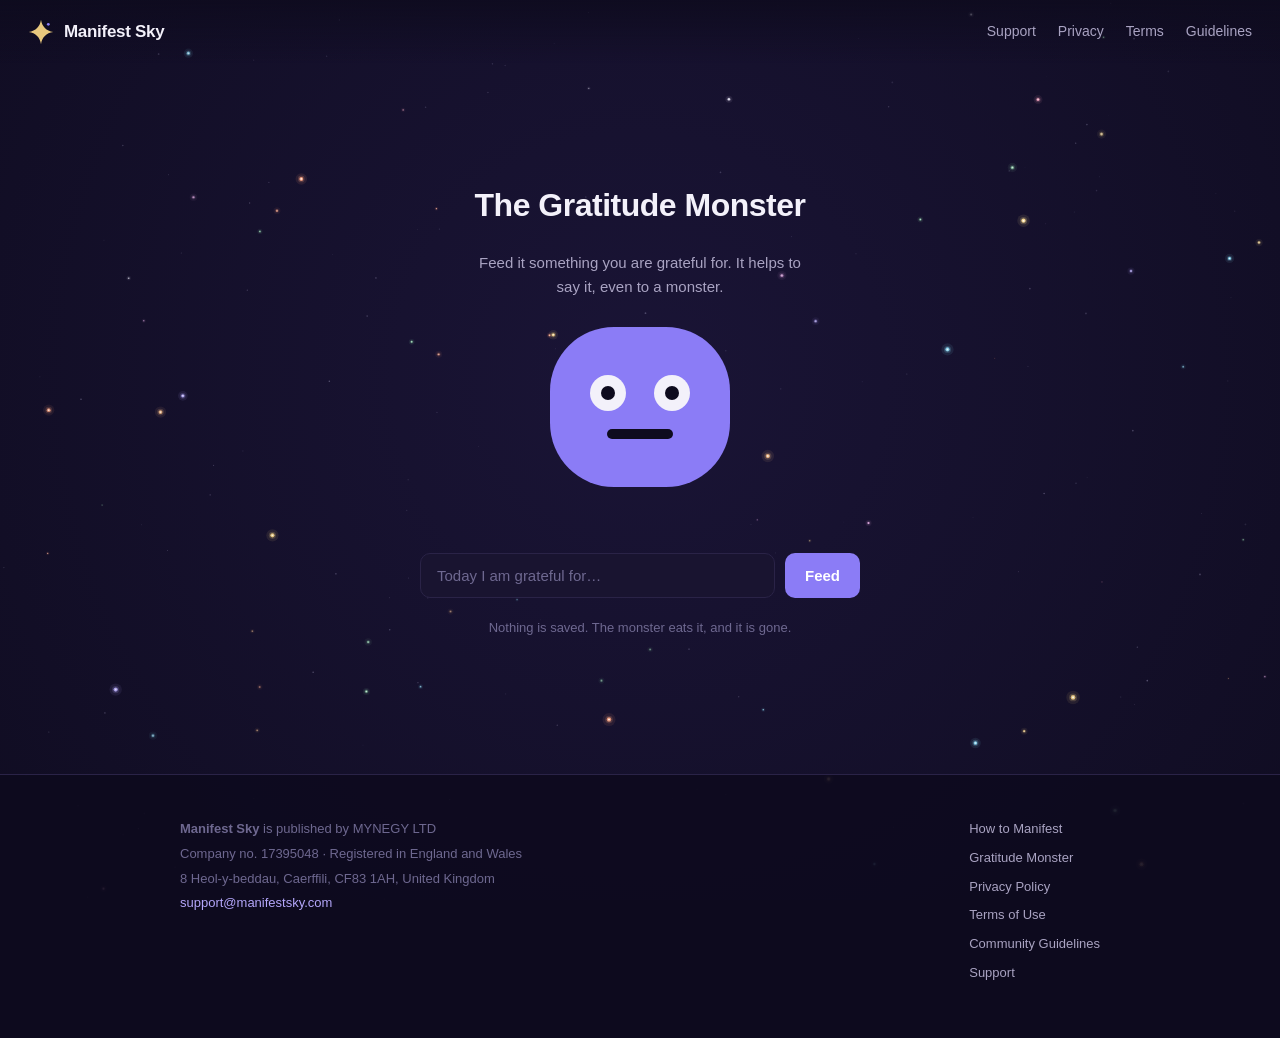
==== gratitude.html @ 4ba73bcb "Add How to Manifest guide and Gratitude Monster pages, footer links" ====
<!DOCTYPE html>
<html lang="en">
<head>
  <meta charset="UTF-8">
  <meta name="viewport" content="width=device-width, initial-scale=1.0">
  <title>Gratitude Monster · Manifest Sky</title>
  <meta name="description" content="Feed the Gratitude Monster something you are grateful for. Nothing is saved. The monster eats it, and it is gone.">
  <meta name="theme-color" content="#0E0B1E">
  <link rel="icon" type="image/svg+xml" href="favicon.svg">
  <link rel="stylesheet" href="styles.css">
  <style>
    .monster-page {
      min-height: 86svh;
      display: flex;
      flex-direction: column;
      align-items: center;
      justify-content: center;
      gap: 20px;
      padding: 140px 24px 96px;
      text-align: center;
    }
    .monster-page h1 { font-size: 32px; letter-spacing: -0.5px; }
    .monster-page .sub { color: var(--text-secondary); max-width: 40ch; font-size: 15px; }
    .monster {
      position: relative;
      width: 180px;
      height: 160px;
      border-radius: 64px;
      background: var(--violet);
      display: flex;
      flex-direction: column;
      align-items: center;
      justify-content: center;
      gap: 18px;
      margin-top: 8px;
      transform-origin: bottom center;
    }
    .monster.chomp { animation: chomp 420ms ease; }
    @keyframes chomp {
      0% { transform: scaleY(1); }
      35% { transform: scaleY(0.88); }
      70% { transform: scaleY(1.05); }
      100% { transform: scaleY(1); }
    }
    .eyes { display: flex; gap: 28px; }
    .eye {
      width: 36px; height: 36px; border-radius: 50%;
      background: #F3F1FA;
      display: flex; align-items: center; justify-content: center;
      animation: blink 5.2s infinite;
    }
    @keyframes blink {
      0%, 94%, 100% { transform: scaleY(1); }
      96% { transform: scaleY(0.08); }
    }
    .pupil { width: 14px; height: 14px; border-radius: 50%; background: var(--night); }
    .mouth {
      width: 66px; height: 10px; border-radius: 14px;
      background: var(--night);
      transition: height 260ms ease;
    }
    .monster.open .mouth { height: 32px; }
    .chip {
      position: absolute;
      left: 50%;
      bottom: -70px;
      transform: translateX(-50%);
      max-width: 260px;
      padding: 10px 16px;
      border-radius: var(--radius-md);
      background: var(--card);
      border: 1px solid var(--border);
      color: var(--text);
      font-size: 14px;
      pointer-events: none;
      transition: transform 620ms cubic-bezier(0.5, 0, 0.9, 0.4), opacity 620ms ease;
    }
    .chip.eaten { transform: translateX(-50%) translateY(-150px) scale(0.2); opacity: 0; }
    .reaction { color: var(--violet-soft); font-size: 14px; min-height: 20px; }
    .feed-form { display: flex; gap: 10px; width: min(440px, 100%); margin-top: 6px; }
    .feed-form input {
      flex: 1;
      padding: 13px 16px;
      border-radius: var(--radius-sm);
      border: 1px solid var(--border);
      background: var(--card);
      color: var(--text);
      font-size: 15px;
      font-family: var(--font);
    }
    .feed-form input::placeholder { color: var(--text-faint); }
    .feed-form input:focus { outline: none; border-color: var(--violet); }
    .feed-form button {
      padding: 13px 20px;
      border-radius: var(--radius-sm);
      border: none;
      background: var(--violet);
      color: #fff;
      font-size: 15px;
      font-weight: 600;
      font-family: var(--font);
      cursor: pointer;
      transition: background 120ms ease;
    }
    .feed-form button:hover { background: #7A6AE8; }
    .feed-form button:disabled { opacity: 0.5; cursor: default; }
    .fineprint { color: var(--text-faint); font-size: 13px; }
  </style>
</head>
<body>
  <canvas id="sky" aria-hidden="true"></canvas>

  <nav class="nav">
    <a class="brand" href="/"><img src="logo.svg" alt=""> Manifest Sky</a>
    <div class="links">
      <a href="support.html">Support</a>
      <a href="privacy.html">Privacy</a>
      <a href="terms.html">Terms</a>
      <a href="guidelines.html">Guidelines</a>
    </div>
  </nav>

  <main class="content">
    <section class="monster-page">
      <h1>The Gratitude Monster</h1>
      <p class="sub">Feed it something you are grateful for. It helps to say it, even to a monster.</p>

      <div class="monster" id="monster" aria-hidden="true">
        <div class="eyes">
          <div class="eye"><div class="pupil"></div></div>
          <div class="eye"><div class="pupil"></div></div>
        </div>
        <div class="mouth"></div>
        <div class="chip" id="chip" hidden></div>
      </div>

      <p class="reaction" id="reaction"></p>

      <form class="feed-form" id="form">
        <input id="food" type="text" maxlength="120" placeholder="Today I am grateful for…" autocomplete="off" aria-label="Something you are grateful for">
        <button type="submit" id="feed">Feed</button>
      </form>
      <p class="fineprint">Nothing is saved. The monster eats it, and it is gone.</p>
    </section>

    <footer>
      <div class="footer-inner">
        <div class="company">
          <p><strong>Manifest Sky</strong> is published by MYNEGY LTD</p>
          <p>Company no. 17395048 · Registered in England and Wales</p>
          <p>8 Heol-y-beddau, Caerffili, CF83 1AH, United Kingdom</p>
          <p><a href="mailto:support@manifestsky.com">support@manifestsky.com</a></p>
        </div>
        <div class="links">
          <a href="guide.html">How to Manifest</a>
          <a href="gratitude.html">Gratitude Monster</a>
          <a href="privacy.html">Privacy Policy</a>
          <a href="terms.html">Terms of Use</a>
          <a href="guidelines.html">Community Guidelines</a>
          <a href="support.html">Support</a>
        </div>
      </div>
    </footer>
  </main>

  <script src="sky.js"></script>
  <script>
    (function () {
      'use strict';
      const form = document.getElementById('form');
      const input = document.getElementById('food');
      const button = document.getElementById('feed');
      const monster = document.getElementById('monster');
      const chip = document.getElementById('chip');
      const reaction = document.getElementById('reaction');
      const REACTIONS = ['Om nom.', 'Delicious.', 'The monster glows a little.', 'Burp. Pardon.', 'It would eat another.'];

      form.addEventListener('submit', function (e) {
        e.preventDefault();
        const text = input.value.trim();
        if (!text || button.disabled) return;
        button.disabled = true;
        input.value = '';
        reaction.textContent = '';

        chip.textContent = text;
        chip.hidden = false;
        chip.classList.remove('eaten');
        monster.classList.add('open');

        requestAnimationFrame(function () {
          requestAnimationFrame(function () {
            chip.classList.add('eaten');
          });
        });

        setTimeout(function () {
          monster.classList.remove('open');
          monster.classList.add('chomp');
          chip.hidden = true;
          reaction.textContent = REACTIONS[Math.floor(Math.random() * REACTIONS.length)];
          setTimeout(function () {
            monster.classList.remove('chomp');
            button.disabled = false;
            input.focus();
          }, 450);
        }, 650);
      });
    })();
  </script>
</body>
</html>
---- styles.css ----
/* Manifest Sky - mirrors the app's design system (constants/theme.ts) */

:root {
  --night: #0E0B1E;
  --night-sky: #1B1538;
  --card: #191430;
  --border: #2A2347;
  --violet: #8B7CF6;
  --violet-soft: #B4A7FB;
  --gold: #E8C87E;
  --gold-star: #F5D78E;
  --text: #F3F1FA;
  --text-secondary: #A9A3C2;
  --text-faint: #6E6890;
  --radius-sm: 10px;
  --radius-md: 16px;
  --radius-lg: 24px;
  --font: -apple-system, BlinkMacSystemFont, 'Segoe UI', Roboto, 'Helvetica Neue', Arial, sans-serif;
}

* { margin: 0; padding: 0; box-sizing: border-box; }

html { scroll-behavior: smooth; }

body {
  font-family: var(--font);
  background: var(--night);
  color: var(--text);
  line-height: 1.6;
  overflow-x: hidden;
  -webkit-font-smoothing: antialiased;
}

a { color: var(--violet-soft); text-decoration: none; transition: color 120ms ease; }
a:hover { color: var(--text); }

.container { width: min(1060px, calc(100% - 48px)); margin: 0 auto; }

/* ---------- Sky canvas ---------- */

#sky {
  position: fixed;
  inset: 0;
  z-index: 0;
  display: block;
}

.content { position: relative; z-index: 1; }

/* ---------- Nav ---------- */

.nav {
  position: fixed;
  top: 0; left: 0; right: 0;
  z-index: 10;
  display: flex;
  align-items: center;
  justify-content: space-between;
  padding: 18px 28px;
  background: linear-gradient(to bottom, rgba(14, 11, 30, 0.85), rgba(14, 11, 30, 0));
}

.nav .brand {
  display: flex;
  align-items: center;
  gap: 10px;
  font-weight: 700;
  font-size: 17px;
  letter-spacing: -0.3px;
  color: var(--text);
}

.nav .brand img { width: 26px; height: 26px; }

.nav .links { display: flex; gap: 22px; font-size: 14px; font-weight: 500; }
.nav .links a { color: var(--text-secondary); }
.nav .links a:hover { color: var(--text); }

/* ---------- Hero ---------- */

.hero {
  position: relative;
  min-height: 88svh;
  display: flex;
  align-items: center;
  padding: 140px 0 96px;
}

.hero-grid {
  display: grid;
  grid-template-columns: 1.15fr 0.85fr;
  gap: 72px;
  align-items: center;
}

.eyebrow {
  font-size: 13px;
  font-weight: 600;
  letter-spacing: 3px;
  text-transform: uppercase;
  color: var(--violet-soft);
  margin-bottom: 18px;
}

.hero h1 {
  font-size: clamp(38px, 5.5vw, 62px);
  font-weight: 700;
  letter-spacing: -1.5px;
  line-height: 1.08;
  color: var(--text);
}

.hero .tagline {
  margin-top: 20px;
  font-size: 18px;
  color: var(--text-secondary);
  max-width: 44ch;
}

.hero .tagline strong { color: var(--gold); font-weight: 600; }

.cta {
  margin-top: 36px;
  display: flex;
  align-items: center;
  gap: 16px;
}

.btn-primary {
  display: inline-block;
  padding: 13px 26px;
  border-radius: var(--radius-sm);
  background: var(--violet);
  color: #fff;
  font-size: 16px;
  font-weight: 600;
  transition: background 120ms ease;
}

.btn-primary:hover {
  background: #7A6AE8;
  color: #fff;
}

.cta .soon { font-size: 13px; color: var(--text-faint); font-weight: 500; }

/* ---------- How it works ---------- */

.how {
  padding: 96px 0;
  border-top: 1px solid var(--border);
  background: rgba(14, 11, 30, 0.55);
}

.how h2 {
  font-size: 28px;
  font-weight: 700;
  letter-spacing: -0.5px;
  margin-bottom: 44px;
}

.how-grid {
  display: grid;
  grid-template-columns: repeat(2, 1fr);
  gap: 44px 64px;
}

.how-item .num {
  font-size: 13px;
  font-weight: 600;
  letter-spacing: 1px;
  color: var(--gold);
  margin-bottom: 8px;
}

.how-item h3 {
  font-size: 18px;
  font-weight: 600;
  margin-bottom: 6px;
}

.how-item p { font-size: 15px; color: var(--text-secondary); max-width: 44ch; }
.how-item .num + h3 + p { margin-bottom: 0; }

/* ---------- It happened ---------- */

.happened {
  padding: 96px 0;
  border-top: 1px solid var(--border);
}

.happened .big {
  font-size: clamp(32px, 5vw, 52px);
  font-weight: 700;
  letter-spacing: 2px;
  color: var(--gold-star);
}

.happened p:not(.big) { margin-top: 10px; font-size: 16px; color: var(--text-secondary); }

/* Example manifestation card - same shape as the in-app StarCard */
.star-card {
  background: rgba(25, 20, 48, 0.82);
  border: 1px solid var(--border);
  border-radius: var(--radius-md);
  padding: 20px 22px;
  backdrop-filter: blur(6px);
  box-shadow: 0 8px 30px rgba(0, 0, 0, 0.35);
}

.star-card .meta {
  display: flex;
  justify-content: space-between;
  font-size: 13px;
  font-weight: 500;
  color: var(--text-faint);
  margin-bottom: 10px;
}

.star-card .meta span { display: inline-flex; align-items: center; gap: 7px; }

.star-card .text { font-size: 17px; color: var(--text); }

.star-card .energy {
  margin-top: 14px;
  display: flex;
  align-items: center;
  gap: 8px;
  font-size: 14px;
  font-weight: 600;
  color: var(--gold);
}

.star-card .energy .spark {
  width: 13px;
  height: 13px;
  fill: var(--gold);
  filter: drop-shadow(0 0 6px rgba(232, 200, 126, 0.8));
}

/* ---------- Final CTA ---------- */

.final-cta {
  padding: 96px 0;
  border-top: 1px solid var(--border);
}

.final-cta h2 {
  font-size: 28px;
  font-weight: 700;
  letter-spacing: -0.5px;
  margin-bottom: 12px;
}

.final-cta p { color: var(--text-secondary); font-size: 16px; margin-bottom: 28px; max-width: 44ch; }

/* ---------- Footer ---------- */

footer {
  border-top: 1px solid var(--border);
  background: rgba(14, 11, 30, 0.9);
  padding: 44px 28px 54px;
  font-size: 13px;
  color: var(--text-faint);
}

.footer-inner {
  max-width: 920px;
  margin: 0 auto;
  display: flex;
  flex-wrap: wrap;
  gap: 32px;
  justify-content: space-between;
}

footer .links { display: flex; flex-direction: column; gap: 8px; }
footer .links a { color: var(--text-secondary); font-size: 13px; }
footer .company p { margin-bottom: 4px; }

/* ---------- Document pages (privacy / terms / guidelines / support) ---------- */

.doc {
  max-width: 720px;
  margin: 0 auto;
  padding: 140px 24px 100px;
}

.doc h1 {
  font-size: 34px;
  font-weight: 700;
  letter-spacing: -0.5px;
  margin-bottom: 8px;
}

.doc .updated { color: var(--text-faint); font-size: 14px; margin-bottom: 36px; }

.doc h2 {
  font-size: 20px;
  font-weight: 600;
  margin: 36px 0 12px;
  color: var(--text);
}

.doc p, .doc li { color: var(--text-secondary); font-size: 16px; margin-bottom: 12px; }
.doc ul { padding-left: 22px; margin-bottom: 16px; }
.doc .card {
  background: var(--card);
  border: 1px solid var(--border);
  border-radius: var(--radius-md);
  padding: 20px 24px;
  margin: 20px 0;
}
.doc .card p { margin-bottom: 6px; }

@media (max-width: 820px) {
  .hero { min-height: 0; padding: 130px 0 96px; }
  .hero-grid { grid-template-columns: 1fr; gap: 48px; }
  .hero-grid .star-card { max-width: 420px; }
  .how-grid { grid-template-columns: 1fr; gap: 36px; }
}

@media (max-width: 640px) {
  .nav .links { gap: 14px; font-size: 13px; }
  .nav .links a:nth-child(n+4) { display: none; }
}

@media (prefers-reduced-motion: reduce) {
  html { scroll-behavior: auto; }
}
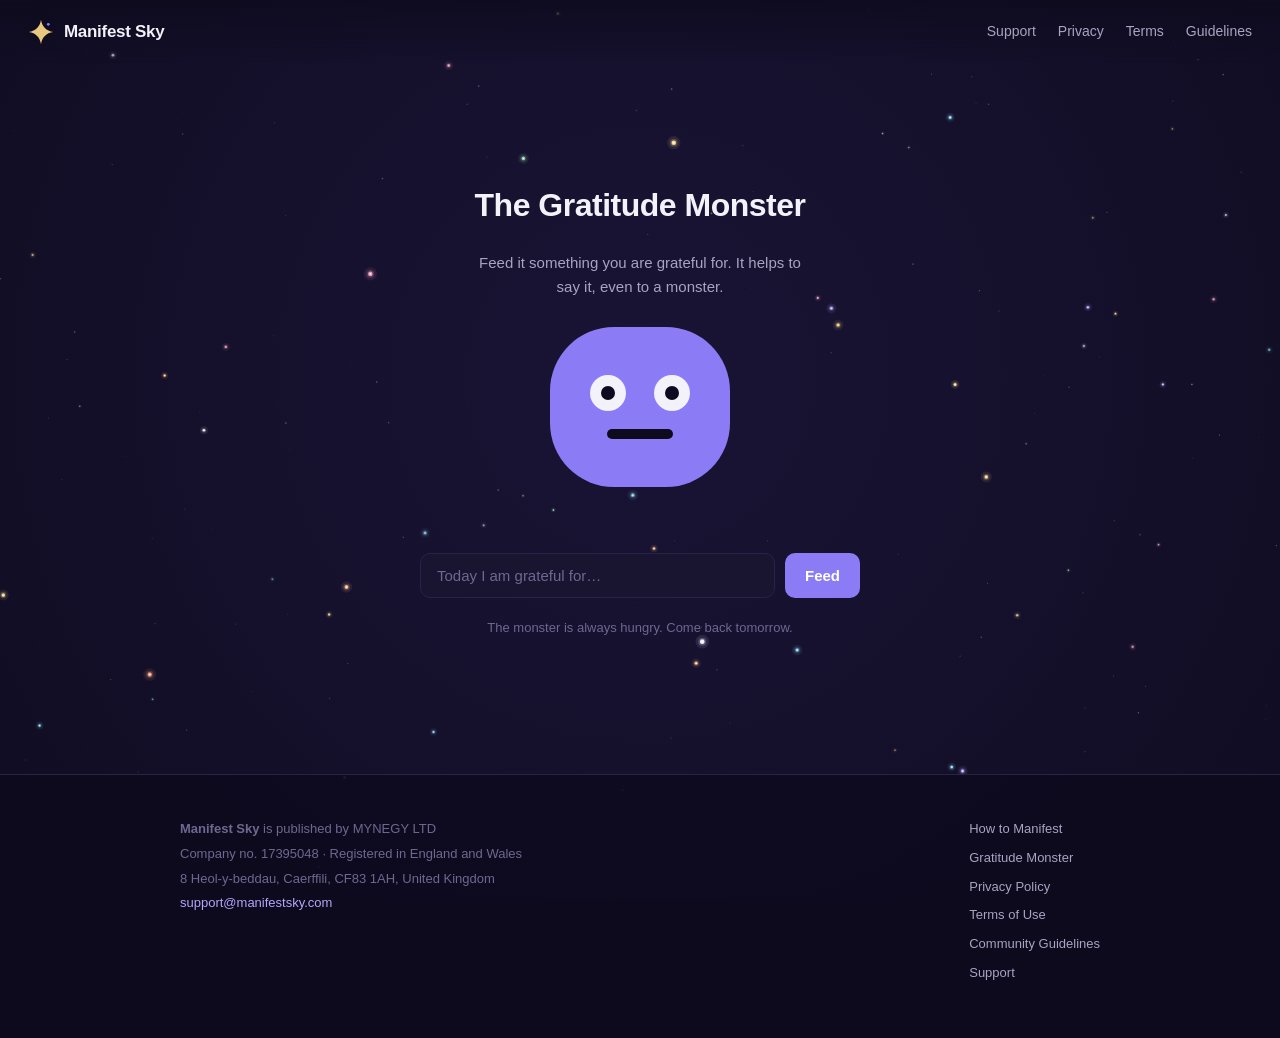
==== commit ae8e7a9a: "Soften gratitude monster copy" ====
--- a/gratitude.html
+++ b/gratitude.html
@@ -4,7 +4,7 @@
   <meta charset="UTF-8">
   <meta name="viewport" content="width=device-width, initial-scale=1.0">
   <title>Gratitude Monster · Manifest Sky</title>
-  <meta name="description" content="Feed the Gratitude Monster something you are grateful for. Nothing is saved. The monster eats it, and it is gone.">
+  <meta name="description" content="Feed the Gratitude Monster one thing you are grateful for today. It is always hungry.">
   <meta name="theme-color" content="#0E0B1E">
   <link rel="icon" type="image/svg+xml" href="favicon.svg">
   <link rel="stylesheet" href="styles.css">
@@ -140,7 +140,7 @@
         <input id="food" type="text" maxlength="120" placeholder="Today I am grateful for…" autocomplete="off" aria-label="Something you are grateful for">
         <button type="submit" id="feed">Feed</button>
       </form>
-      <p class="fineprint">Nothing is saved. The monster eats it, and it is gone.</p>
+      <p class="fineprint">The monster is always hungry. Come back tomorrow.</p>
     </section>
 
     <footer>
--- a/styles.css
+++ b/styles.css
@@ -238,6 +238,64 @@
   filter: drop-shadow(0 0 6px rgba(232, 200, 126, 0.8));
 }
 
+/* ---------- Gratitude Monster teaser ---------- */
+
+.monster-teaser {
+  padding: 96px 0;
+  border-top: 1px solid var(--border);
+}
+
+.teaser-grid {
+  display: grid;
+  grid-template-columns: auto 1fr;
+  gap: 56px;
+  align-items: center;
+}
+
+.monster-teaser h2 {
+  font-size: 28px;
+  font-weight: 700;
+  letter-spacing: -0.5px;
+  margin-bottom: 12px;
+}
+
+.monster-teaser p { color: var(--text-secondary); font-size: 16px; margin-bottom: 28px; max-width: 48ch; }
+
+.mini-monster {
+  width: 150px;
+  height: 132px;
+  border-radius: 56px;
+  background: var(--violet);
+  display: flex;
+  flex-direction: column;
+  align-items: center;
+  justify-content: center;
+  gap: 14px;
+  box-shadow: 0 10px 40px rgba(139, 124, 246, 0.3);
+}
+
+.mini-eyes { display: flex; gap: 22px; }
+
+.mini-eye {
+  width: 30px;
+  height: 30px;
+  border-radius: 50%;
+  background: var(--text);
+  display: inline-flex;
+  align-items: center;
+  justify-content: center;
+  animation: mini-blink 5.2s infinite;
+}
+
+.mini-pupil { width: 11px; height: 11px; border-radius: 50%; background: var(--night); }
+
+.mini-mouth { width: 56px; height: 10px; border-radius: 12px; background: var(--night); }
+
+@keyframes mini-blink {
+  0%, 94%, 100% { transform: scaleY(1); }
+  96% { transform: scaleY(0.1); }
+}
+
 /* ---------- Final CTA ---------- */
 
 .final-cta {
@@ -317,6 +375,7 @@
   .hero-grid { grid-template-columns: 1fr; gap: 48px; }
   .hero-grid .star-card { max-width: 420px; }
   .how-grid { grid-template-columns: 1fr; gap: 36px; }
+  .teaser-grid { grid-template-columns: 1fr; gap: 36px; }
 }
 
 @media (max-width: 640px) {
